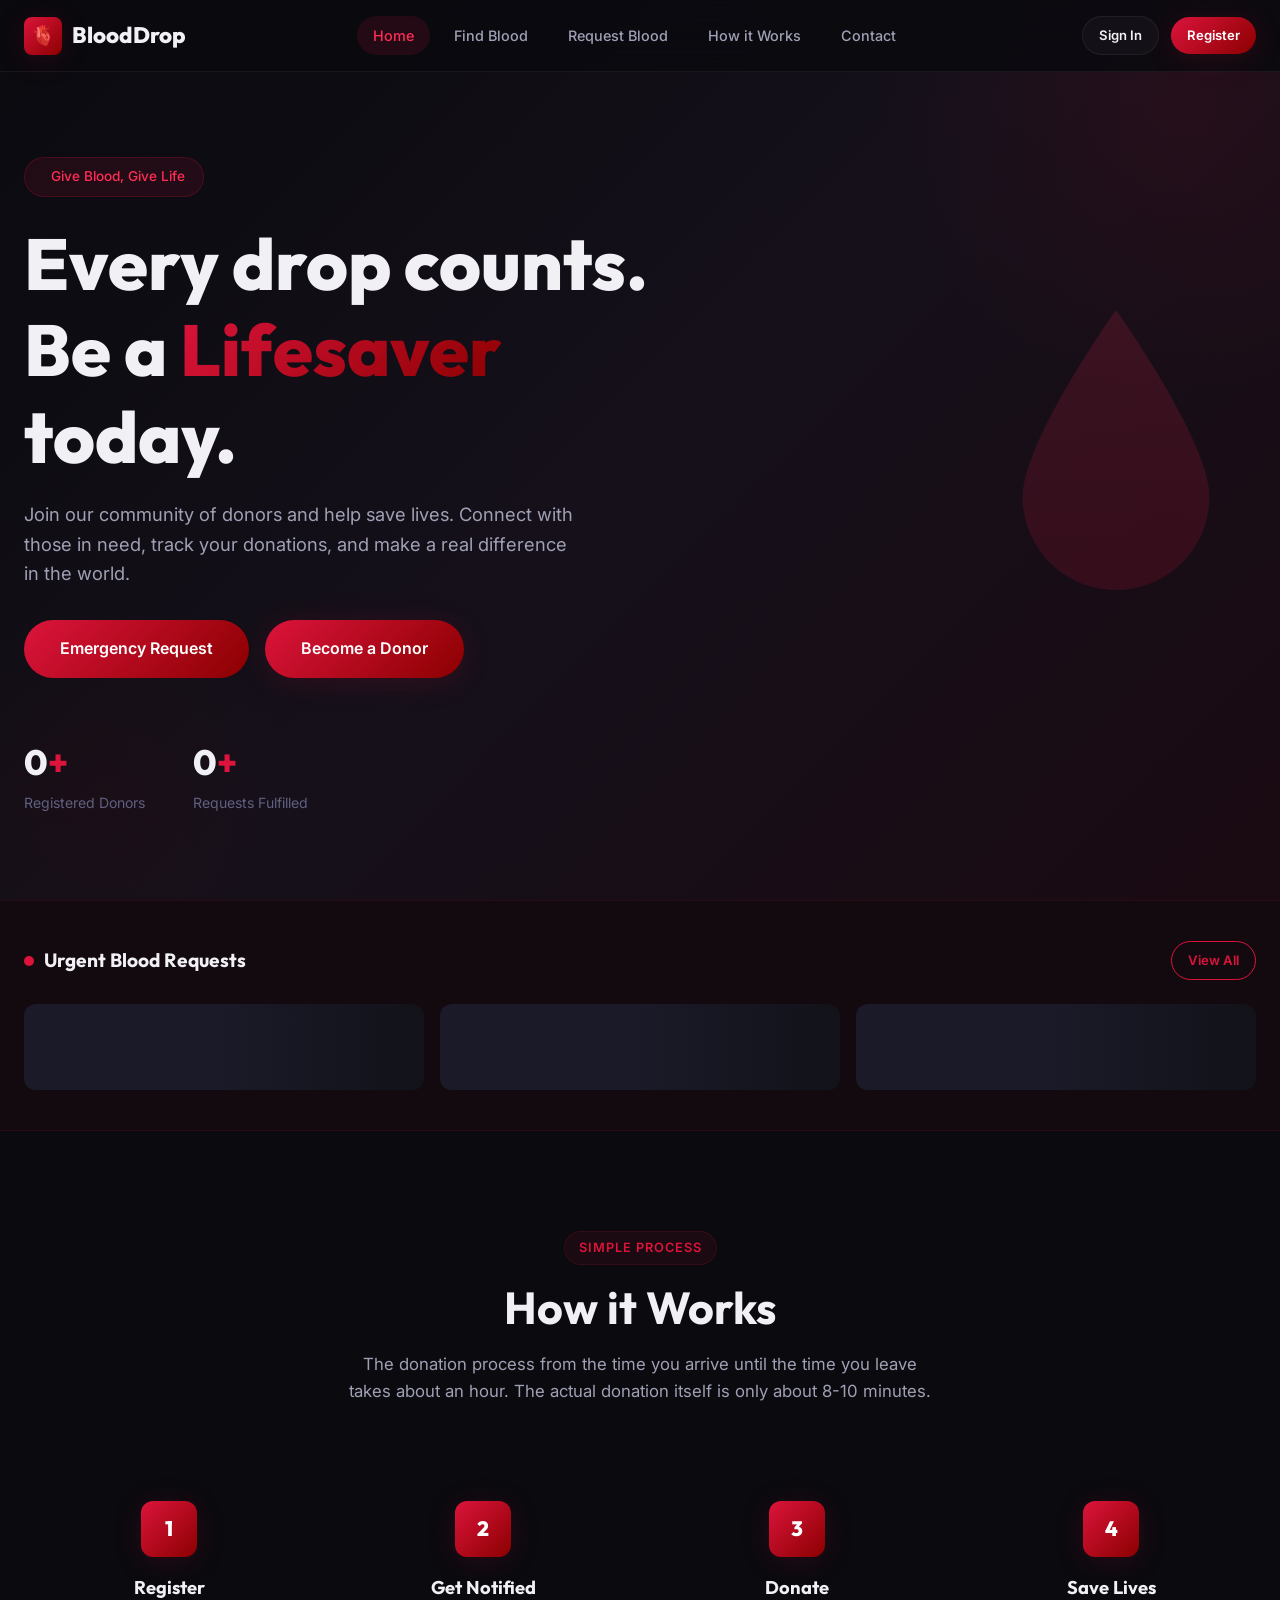
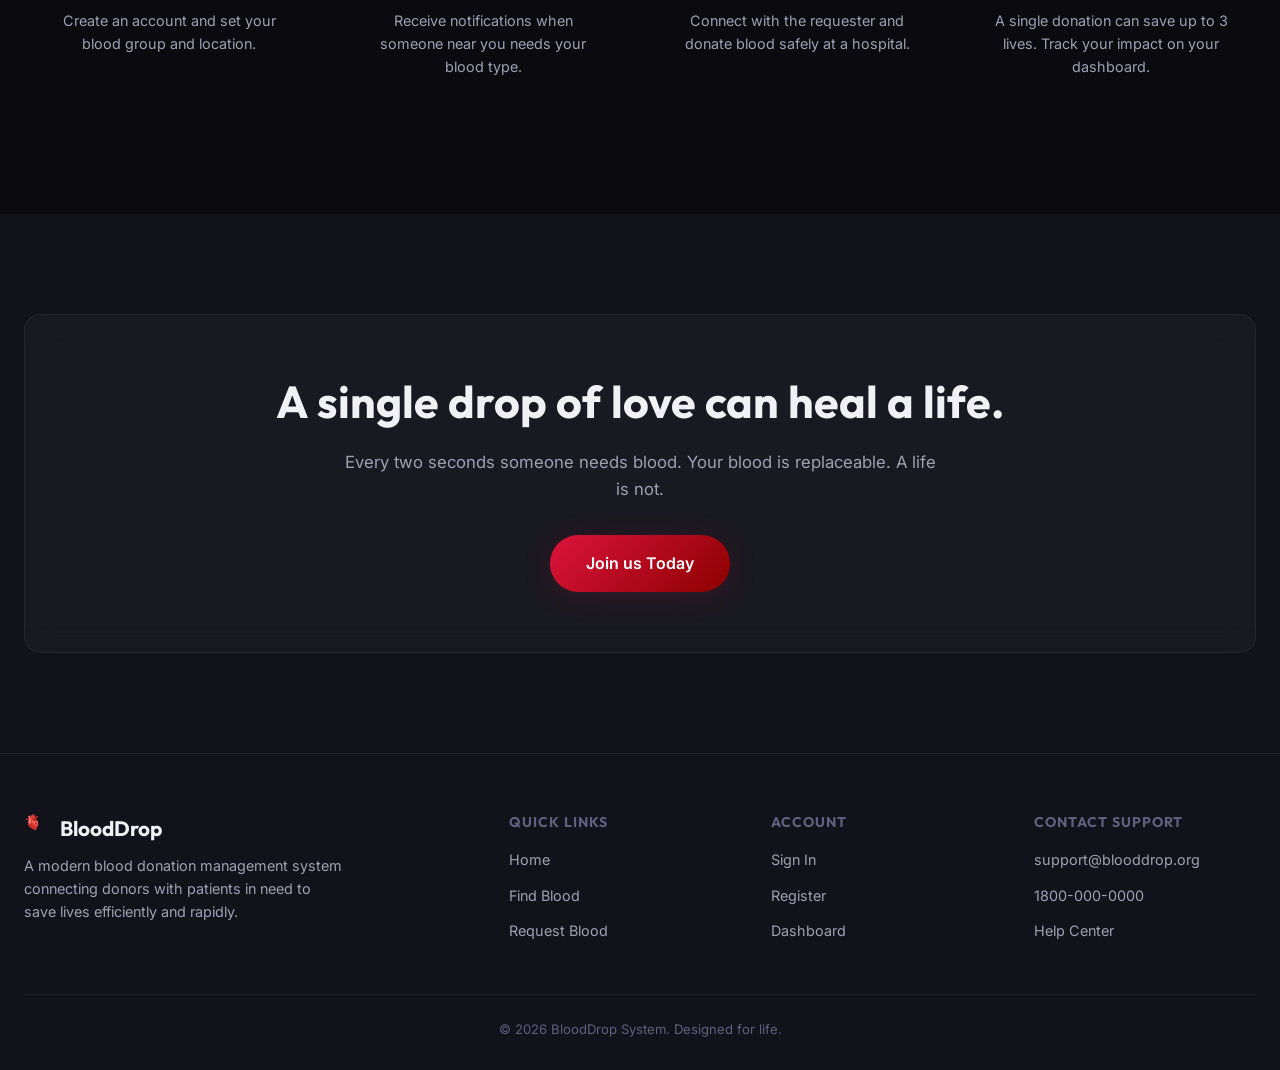
==== client/index.html @ dcb090a4 "Initial commit: Complete Blood Donation Management System Features: - User authentication and regist" ====
<!DOCTYPE html>
<html lang="en">
<head>
    <meta charset="UTF-8">
    <meta name="viewport" content="width=device-width, initial-scale=1.0">
    <title>Blood Donation — Save a Life</title>
    <link rel="stylesheet" href="css/styles.css">
</head>
<body>
    <!-- Navbar -->
    <nav class="navbar">
        <div class="container">
            <a href="index.html" class="nav-logo">
                <div class="logo-icon">🫀</div>
                <span>BloodDrop</span>
            </a>
            
            <button class="nav-toggle">
                <span></span><span></span><span></span>
            </button>
            
            <div class="nav-links">
                <a href="index.html" class="active">Home</a>
                <a href="find-blood.html">Find Blood</a>
                <a href="request-blood.html">Request Blood</a>
                <a href="#how">How it Works</a>
                <a href="#contact">Contact</a>
            </div>
            
            <div class="nav-auth">
                <div class="skeleton" style="width:120px;height:36px;border-radius:18px;"></div>
            </div>
        </div>
    </nav>

    <!-- Hero Section -->
    <section class="hero">
        <div class="container">
            <div class="hero-content">
                <div class="hero-badge">
                    <span class="pulse-dot"></span> Give Blood, Give Life
                </div>
                <h1>Every drop counts. <br>Be a <span class="highlight">Lifesaver</span> today.</h1>
                <p>Join our community of donors and help save lives. Connect with those in need, track your donations, and make a real difference in the world.</p>
                <div class="hero-actions">
                    <a href="request-blood.html" class="btn btn-emergency btn-lg">Emergency Request</a>
                    <a href="register.html" class="btn btn-primary btn-lg">Become a Donor</a>
                </div>
                
                <div class="hero-stats" id="hero-stats">
                    <!-- Loaded via JS -->
                    <div class="hero-stat animate-in">
                        <div class="stat-number">0<span class="accent">+</span></div>
                        <div class="stat-label">Registered Donors</div>
                    </div>
                    <div class="hero-stat animate-in">
                        <div class="stat-number">0<span class="accent">+</span></div>
                        <div class="stat-label">Requests Fulfilled</div>
                    </div>
                </div>
            </div>
        </div>
        <div class="hero-visual hide-mobile">
            <div class="blood-drop">
                <svg viewBox="0 0 100 150">
                    <path d="M50 0 C50 0, 100 70, 100 100 C100 127.6, 77.6 150, 50 150 C22.4 150, 0 127.6, 0 100 C0 70, 50 0, 50 0 Z" fill="url(#grad1)" />
                    <defs>
                        <linearGradient id="grad1" x1="0%" y1="0%" x2="0%" y2="100%">
                            <stop offset="0%" style="stop-color:#FF2D55;stop-opacity:1" />
                            <stop offset="100%" style="stop-color:#DC143C;stop-opacity:1" />
                        </linearGradient>
                    </defs>
                </svg>
            </div>
        </div>
    </section>

    <!-- Urgent Requests Section -->
    <section class="urgent-section">
        <div class="container">
            <div class="urgent-header">
                <h3><span class="urgent-dot"></span> Urgent Blood Requests</h3>
                <a href="find-blood.html" class="btn btn-sm btn-outline">View All</a>
            </div>
            <div class="urgent-cards" id="urgent-cards-container">
                <!-- Loaded via JS -->
                <div class="skeleton" style="height:86px;border-radius:12px;"></div>
                <div class="skeleton" style="height:86px;border-radius:12px;"></div>
                <div class="skeleton" style="height:86px;border-radius:12px;"></div>
            </div>
        </div>
    </section>

    <!-- How It Works Section -->
    <section class="section" id="how">
        <div class="container">
            <div class="section-header animate-in">
                <div class="section-badge">Simple Process</div>
                <h2 class="section-title">How it Works</h2>
                <p class="section-subtitle">The donation process from the time you arrive until the time you leave takes about an hour. The actual donation itself is only about 8-10 minutes.</p>
            </div>
            
            <div class="steps-grid">
                <div class="step-card animate-in">
                    <div class="step-number">1</div>
                    <h3>Register</h3>
                    <p>Create an account and set your blood group and location.</p>
                </div>
                <div class="step-card animate-in">
                    <div class="step-number">2</div>
                    <h3>Get Notified</h3>
                    <p>Receive notifications when someone near you needs your blood type.</p>
                </div>
                <div class="step-card animate-in">
                    <div class="step-number">3</div>
                    <h3>Donate</h3>
                    <p>Connect with the requester and donate blood safely at a hospital.</p>
                </div>
                <div class="step-card animate-in">
                    <div class="step-number">4</div>
                    <h3>Save Lives</h3>
                    <p>A single donation can save up to 3 lives. Track your impact on your dashboard.</p>
                </div>
            </div>
        </div>
    </section>

    <!-- CTA Section -->
    <section class="section" style="background:var(--bg-secondary);">
        <div class="container">
            <div class="card card-glass" style="text-align:center;padding:60px 20px;">
                <h2 class="section-title" style="margin-bottom:20px;">A single drop of love can heal a life.</h2>
                <p class="section-subtitle" style="margin-bottom:32px;">Every two seconds someone needs blood. Your blood is replaceable. A life is not.</p>
                <div style="display:flex;gap:16px;justify-content:center;">
                    <a href="register.html" class="btn btn-primary btn-lg">Join us Today</a>
                </div>
            </div>
        </div>
    </section>

    <!-- Footer -->
    <footer class="footer" id="contact">
        <div class="container">
            <div class="footer-grid">
                <div class="footer-brand">
                    <h3><div class="logo-icon" style="width:28px;height:28px;font-size:0.9rem;">🫀</div> BloodDrop</h3>
                    <p>A modern blood donation management system connecting donors with patients in need to save lives efficiently and rapidly.</p>
                </div>
                <div class="footer-col">
                    <h4>Quick Links</h4>
                    <ul>
                        <li><a href="index.html">Home</a></li>
                        <li><a href="find-blood.html">Find Blood</a></li>
                        <li><a href="request-blood.html">Request Blood</a></li>
                    </ul>
                </div>
                <div class="footer-col">
                    <h4>Account</h4>
                    <ul>
                        <li><a href="login.html">Sign In</a></li>
                        <li><a href="register.html">Register</a></li>
                        <li><a href="dashboard.html">Dashboard</a></li>
                    </ul>
                </div>
                <div class="footer-col">
                    <h4>Contact Support</h4>
                    <ul>
                        <li><a href="mailto:support@blooddrop.org">support@blooddrop.org</a></li>
                        <li><a href="tel:1800000000">1800-000-0000</a></li>
                        <li><a href="#">Help Center</a></li>
                    </ul>
                </div>
            </div>
            <div class="footer-bottom">
                &copy; 2026 BloodDrop System. Designed for life.
            </div>
        </div>
    </footer>

    <script src="js/api.js"></script>
    <script src="js/auth.js"></script>
    <script src="js/home.js"></script>
</body>
</html>
---- client/css/styles.css ----
/* ══════════════════════════════════════════════════════════════
   BLOOD DONATION SYSTEM — Design System & Global Styles
   Premium Dark Theme with Crimson Accents
   ══════════════════════════════════════════════════════════════ */

@import url('https://fonts.googleapis.com/css2?family=Inter:wght@300;400;500;600;700;800&family=Outfit:wght@400;500;600;700;800&display=swap');

/* ── CSS Custom Properties ── */
:root {
    /* Primary Palette */
    --crimson: #DC143C;
    --crimson-dark: #B01030;
    --crimson-light: #FF2D55;
    --dark-red: #8B0000;
    --blood-red: #C41E3A;

    /* Backgrounds */
    --bg-primary: #0a0a0f;
    --bg-secondary: #12121a;
    --bg-tertiary: #1a1a28;
    --bg-card: rgba(20, 20, 35, 0.85);
    --bg-glass: rgba(255, 255, 255, 0.03);
    --bg-glass-hover: rgba(255, 255, 255, 0.06);

    /* Text */
    --text-primary: #f0f0f5;
    --text-secondary: #a0a0b5;
    --text-muted: #606080;
    --text-accent: #FF4D6D;

    /* Borders */
    --border-color: rgba(255, 255, 255, 0.06);
    --border-accent: rgba(220, 20, 60, 0.3);

    /* Shadows */
    --shadow-sm: 0 2px 8px rgba(0, 0, 0, 0.3);
    --shadow-md: 0 4px 20px rgba(0, 0, 0, 0.4);
    --shadow-lg: 0 8px 40px rgba(0, 0, 0, 0.5);
    --shadow-crimson: 0 4px 30px rgba(220, 20, 60, 0.15);
    --shadow-glow: 0 0 40px rgba(220, 20, 60, 0.2);

    /* Gradients */
    --gradient-crimson: linear-gradient(135deg, #DC143C 0%, #8B0000 100%);
    --gradient-hero: linear-gradient(135deg, #0a0a0f 0%, #15101a 50%, #1a0a12 100%);
    --gradient-card: linear-gradient(145deg, rgba(25, 25, 40, 0.9) 0%, rgba(15, 15, 25, 0.95) 100%);

    /* Spacing */
    --nav-height: 72px;
    --container-max: 1280px;
    --container-padding: 24px;

    /* Transitions */
    --transition-fast: 0.15s ease;
    --transition-normal: 0.3s cubic-bezier(0.4, 0, 0.2, 1);
    --transition-slow: 0.5s cubic-bezier(0.4, 0, 0.2, 1);

    /* Border Radius */
    --radius-sm: 8px;
    --radius-md: 12px;
    --radius-lg: 16px;
    --radius-xl: 24px;
    --radius-full: 999px;
}


/* ── Reset & Base ── */
*, *::before, *::after {
    margin: 0;
    padding: 0;
    box-sizing: border-box;
}

html {
    scroll-behavior: smooth;
    -webkit-font-smoothing: antialiased;
    -moz-osx-font-smoothing: grayscale;
}

body {
    font-family: 'Inter', -apple-system, BlinkMacSystemFont, sans-serif;
    background: var(--bg-primary);
    color: var(--text-primary);
    line-height: 1.6;
    min-height: 100vh;
    overflow-x: hidden;
}

body::before {
    content: '';
    position: fixed;
    top: 0;
    left: 0;
    width: 100%;
    height: 100%;
    background:
        radial-gradient(ellipse at 20% 0%, rgba(220, 20, 60, 0.06) 0%, transparent 60%),
        radial-gradient(ellipse at 80% 100%, rgba(139, 0, 0, 0.04) 0%, transparent 60%);
    pointer-events: none;
    z-index: 0;
}

a {
    color: var(--text-accent);
    text-decoration: none;
    transition: color var(--transition-fast);
}
a:hover { color: var(--crimson-light); }

h1, h2, h3, h4, h5, h6 {
    font-family: 'Outfit', sans-serif;
    font-weight: 700;
    line-height: 1.2;
}

img { max-width: 100%; height: auto; }

::selection {
    background: rgba(220, 20, 60, 0.3);
    color: #fff;
}

/* scrollbar */
::-webkit-scrollbar { width: 8px; }
::-webkit-scrollbar-track { background: var(--bg-primary); }
::-webkit-scrollbar-thumb {
    background: var(--bg-tertiary);
    border-radius: 4px;
}
::-webkit-scrollbar-thumb:hover { background: rgba(220, 20, 60, 0.4); }


/* ── Container ── */
.container {
    width: 100%;
    max-width: var(--container-max);
    margin: 0 auto;
    padding: 0 var(--container-padding);
}


/* ══════════════════════════════════════════
   NAVIGATION
   ══════════════════════════════════════════ */
.navbar {
    position: fixed;
    top: 0;
    left: 0;
    width: 100%;
    height: var(--nav-height);
    z-index: 1000;
    background: rgba(10, 10, 15, 0.85);
    backdrop-filter: blur(20px);
    -webkit-backdrop-filter: blur(20px);
    border-bottom: 1px solid var(--border-color);
    transition: transform var(--transition-normal), background var(--transition-normal);
}

.navbar.scrolled {
    background: rgba(10, 10, 15, 0.95);
    box-shadow: var(--shadow-md);
}

.navbar .container {
    display: flex;
    align-items: center;
    justify-content: space-between;
    height: 100%;
}

.nav-logo {
    display: flex;
    align-items: center;
    gap: 10px;
    font-family: 'Outfit', sans-serif;
    font-size: 1.4rem;
    font-weight: 800;
    color: var(--text-primary);
    text-decoration: none;
}

.nav-logo .logo-icon {
    width: 38px;
    height: 38px;
    background: var(--gradient-crimson);
    border-radius: var(--radius-sm);
    display: flex;
    align-items: center;
    justify-content: center;
    font-size: 1.2rem;
    box-shadow: var(--shadow-crimson);
}

.nav-links {
    display: flex;
    align-items: center;
    gap: 8px;
    list-style: none;
}

.nav-links a {
    padding: 8px 16px;
    border-radius: var(--radius-full);
    font-weight: 500;
    font-size: 0.9rem;
    color: var(--text-secondary);
    transition: all var(--transition-normal);
    text-decoration: none;
}

.nav-links a:hover,
.nav-links a.active {
    color: var(--text-primary);
    background: var(--bg-glass-hover);
}

.nav-links a.active {
    background: rgba(220, 20, 60, 0.12);
    color: var(--crimson-light);
}

.nav-auth {
    display: flex;
    align-items: center;
    gap: 12px;
}

.nav-notification-btn {
    position: relative;
    background: none;
    border: none;
    color: var(--text-secondary);
    font-size: 1.2rem;
    cursor: pointer;
    padding: 8px;
    border-radius: var(--radius-sm);
    transition: all var(--transition-fast);
}
.nav-notification-btn:hover {
    color: var(--text-primary);
    background: var(--bg-glass-hover);
}
.nav-notification-badge {
    position: absolute;
    top: 2px;
    right: 2px;
    width: 18px;
    height: 18px;
    background: var(--crimson);
    border-radius: 50%;
    font-size: 0.65rem;
    font-weight: 700;
    display: flex;
    align-items: center;
    justify-content: center;
    color: #fff;
}

/* Mobile nav toggle */
.nav-toggle {
    display: none;
    flex-direction: column;
    gap: 5px;
    cursor: pointer;
    background: none;
    border: none;
    padding: 8px;
}
.nav-toggle span {
    width: 24px;
    height: 2px;
    background: var(--text-primary);
    border-radius: 2px;
    transition: all var(--transition-normal);
}

@media (max-width: 768px) {
    .nav-toggle { display: flex; }
    .nav-links {
        position: fixed;
        top: var(--nav-height);
        left: 0;
        width: 100%;
        flex-direction: column;
        background: rgba(10, 10, 15, 0.98);
        backdrop-filter: blur(20px);
        padding: 20px;
        gap: 4px;
        transform: translateY(-120%);
        transition: transform var(--transition-normal);
        border-bottom: 1px solid var(--border-color);
    }
    .nav-links.open { transform: translateY(0); }
    .nav-links a {
        display: block;
        padding: 12px 20px;
        border-radius: var(--radius-md);
    }
}


/* ══════════════════════════════════════════
   BUTTONS
   ══════════════════════════════════════════ */
.btn {
    display: inline-flex;
    align-items: center;
    justify-content: center;
    gap: 8px;
    padding: 12px 24px;
    border: none;
    border-radius: var(--radius-full);
    font-family: 'Inter', sans-serif;
    font-weight: 600;
    font-size: 0.9rem;
    cursor: pointer;
    transition: all var(--transition-normal);
    text-decoration: none;
    white-space: nowrap;
}

.btn-primary {
    background: var(--gradient-crimson);
    color: #fff;
    box-shadow: var(--shadow-crimson);
}
.btn-primary:hover {
    transform: translateY(-2px);
    box-shadow: 0 6px 35px rgba(220, 20, 60, 0.3);
    color: #fff;
}

.btn-secondary {
    background: var(--bg-glass);
    color: var(--text-primary);
    border: 1px solid var(--border-color);
}
.btn-secondary:hover {
    background: var(--bg-glass-hover);
    border-color: var(--border-accent);
    color: var(--text-primary);
}

.btn-outline {
    background: transparent;
    color: var(--crimson);
    border: 1.5px solid var(--crimson);
}
.btn-outline:hover {
    background: rgba(220, 20, 60, 0.1);
    color: var(--crimson-light);
}

.btn-sm {
    padding: 8px 16px;
    font-size: 0.82rem;
}

.btn-lg {
    padding: 16px 36px;
    font-size: 1rem;
}

.btn-emergency {
    background: var(--gradient-crimson);
    color: #fff;
    animation: pulse-emergency 2s infinite;
}

@keyframes pulse-emergency {
    0%, 100% { box-shadow: 0 0 0 0 rgba(220, 20, 60, 0.4); }
    50% { box-shadow: 0 0 0 12px rgba(220, 20, 60, 0); }
}

.btn:disabled {
    opacity: 0.5;
    cursor: not-allowed;
    transform: none !important;
}


/* ══════════════════════════════════════════
   CARDS
   ══════════════════════════════════════════ */
.card {
    background: var(--gradient-card);
    border: 1px solid var(--border-color);
    border-radius: var(--radius-lg);
    padding: 28px;
    transition: all var(--transition-normal);
    backdrop-filter: blur(10px);
}
.card:hover {
    border-color: var(--border-accent);
    box-shadow: var(--shadow-crimson);
    transform: translateY(-2px);
}

.card-glass {
    background: var(--bg-glass);
    border: 1px solid var(--border-color);
    border-radius: var(--radius-lg);
    padding: 28px;
    backdrop-filter: blur(15px);
}


/* ══════════════════════════════════════════
   FORMS
   ══════════════════════════════════════════ */
.form-group {
    margin-bottom: 20px;
}

.form-label {
    display: block;
    font-weight: 500;
    font-size: 0.88rem;
    color: var(--text-secondary);
    margin-bottom: 6px;
}

.form-input,
.form-select,
.form-textarea {
    width: 100%;
    padding: 12px 16px;
    background: var(--bg-secondary);
    border: 1.5px solid var(--border-color);
    border-radius: var(--radius-md);
    color: var(--text-primary);
    font-family: 'Inter', sans-serif;
    font-size: 0.95rem;
    transition: all var(--transition-fast);
    outline: none;
}

.form-input:focus,
.form-select:focus,
.form-textarea:focus {
    border-color: var(--crimson);
    box-shadow: 0 0 0 3px rgba(220, 20, 60, 0.1);
}

.form-input::placeholder {
    color: var(--text-muted);
}

.form-select {
    appearance: none;
    background-image: url("data:image/svg+xml,%3Csvg xmlns='http://www.w3.org/2000/svg' width='12' height='12' viewBox='0 0 12 12'%3E%3Cpath d='M6 8.5L1 3.5h10L6 8.5z' fill='%23a0a0b5'/%3E%3C/svg%3E");
    background-repeat: no-repeat;
    background-position: right 14px center;
    padding-right: 40px;
}

.form-select option {
    background: var(--bg-secondary);
    color: var(--text-primary);
}

.form-textarea {
    min-height: 100px;
    resize: vertical;
}

.form-row {
    display: grid;
    grid-template-columns: 1fr 1fr;
    gap: 16px;
}
@media (max-width: 600px) {
    .form-row { grid-template-columns: 1fr; }
}

.form-error {
    color: var(--crimson-light);
    font-size: 0.82rem;
    margin-top: 4px;
}

.form-success {
    color: #4AD991;
    font-size: 0.82rem;
    margin-top: 4px;
}


/* ══════════════════════════════════════════
   HERO SECTION
   ══════════════════════════════════════════ */
.hero {
    position: relative;
    min-height: 100vh;
    display: flex;
    align-items: center;
    padding-top: var(--nav-height);
    background: var(--gradient-hero);
    overflow: hidden;
}

.hero::before {
    content: '';
    position: absolute;
    top: -200px;
    right: -200px;
    width: 600px;
    height: 600px;
    background: radial-gradient(circle, rgba(220, 20, 60, 0.08) 0%, transparent 70%);
    animation: float-glow 8s ease-in-out infinite;
}

.hero::after {
    content: '';
    position: absolute;
    bottom: -100px;
    left: -100px;
    width: 400px;
    height: 400px;
    background: radial-gradient(circle, rgba(139, 0, 0, 0.06) 0%, transparent 70%);
    animation: float-glow 10s ease-in-out infinite reverse;
}

@keyframes float-glow {
    0%, 100% { transform: translate(0, 0) scale(1); }
    50% { transform: translate(30px, -20px) scale(1.1); }
}

.hero-content {
    position: relative;
    z-index: 1;
    max-width: 700px;
}

.hero-badge {
    display: inline-flex;
    align-items: center;
    gap: 8px;
    padding: 8px 18px;
    background: rgba(220, 20, 60, 0.1);
    border: 1px solid rgba(220, 20, 60, 0.2);
    border-radius: var(--radius-full);
    font-size: 0.85rem;
    font-weight: 500;
    color: var(--crimson-light);
    margin-bottom: 24px;
    animation: fadeInUp 0.6s ease;
}

.hero h1 {
    font-size: clamp(2.5rem, 6vw, 4.5rem);
    font-weight: 800;
    margin-bottom: 20px;
    animation: fadeInUp 0.6s ease 0.1s both;
}

.hero h1 .highlight {
    background: var(--gradient-crimson);
    -webkit-background-clip: text;
    -webkit-text-fill-color: transparent;
    background-clip: text;
}

.hero p {
    font-size: 1.15rem;
    color: var(--text-secondary);
    margin-bottom: 32px;
    max-width: 560px;
    animation: fadeInUp 0.6s ease 0.2s both;
}

.hero-actions {
    display: flex;
    gap: 16px;
    flex-wrap: wrap;
    animation: fadeInUp 0.6s ease 0.3s both;
}

.hero-stats {
    display: flex;
    gap: 48px;
    margin-top: 56px;
    animation: fadeInUp 0.6s ease 0.4s both;
}

.hero-stat {
    text-align: left;
}

.hero-stat .stat-number {
    font-family: 'Outfit', sans-serif;
    font-size: 2.2rem;
    font-weight: 800;
    color: var(--text-primary);
}

.hero-stat .stat-number .accent {
    color: var(--crimson);
}

.hero-stat .stat-label {
    font-size: 0.88rem;
    color: var(--text-muted);
    margin-top: 2px;
}

/* Hero blood drop animation */
.hero-visual {
    position: absolute;
    right: 5%;
    top: 50%;
    transform: translateY(-50%);
    z-index: 0;
    opacity: 0.15;
}

.blood-drop {
    width: 200px;
    height: 280px;
    position: relative;
    animation: drop-float 4s ease-in-out infinite;
}

.blood-drop svg {
    width: 100%;
    height: 100%;
}

@keyframes drop-float {
    0%, 100% { transform: translateY(0); }
    50% { transform: translateY(-20px); }
}


/* ══════════════════════════════════════════
   SECTIONS
   ══════════════════════════════════════════ */
.section {
    padding: 100px 0;
    position: relative;
}

.section-header {
    text-align: center;
    margin-bottom: 60px;
}

.section-badge {
    display: inline-flex;
    align-items: center;
    gap: 6px;
    padding: 6px 14px;
    background: rgba(220, 20, 60, 0.08);
    border: 1px solid rgba(220, 20, 60, 0.15);
    border-radius: var(--radius-full);
    font-size: 0.8rem;
    font-weight: 600;
    color: var(--crimson);
    text-transform: uppercase;
    letter-spacing: 1px;
    margin-bottom: 16px;
}

.section-title {
    font-size: clamp(1.8rem, 4vw, 2.8rem);
    margin-bottom: 16px;
}

.section-subtitle {
    font-size: 1.05rem;
    color: var(--text-secondary);
    max-width: 600px;
    margin: 0 auto;
}


/* ══════════════════════════════════════════
   HOW IT WORKS
   ══════════════════════════════════════════ */
.steps-grid {
    display: grid;
    grid-template-columns: repeat(4, 1fr);
    gap: 24px;
}

@media (max-width: 900px) {
    .steps-grid { grid-template-columns: repeat(2, 1fr); }
}
@media (max-width: 600px) {
    .steps-grid { grid-template-columns: 1fr; }
}

.step-card {
    text-align: center;
    padding: 36px 24px;
    position: relative;
}

.step-number {
    width: 56px;
    height: 56px;
    background: var(--gradient-crimson);
    border-radius: var(--radius-md);
    display: flex;
    align-items: center;
    justify-content: center;
    font-family: 'Outfit', sans-serif;
    font-size: 1.3rem;
    font-weight: 800;
    color: #fff;
    margin: 0 auto 20px;
    box-shadow: var(--shadow-crimson);
}

.step-card h3 {
    font-size: 1.15rem;
    margin-bottom: 10px;
}

.step-card p {
    font-size: 0.9rem;
    color: var(--text-secondary);
}


/* ══════════════════════════════════════════
   URGENT REQUESTS TICKER
   ══════════════════════════════════════════ */
.urgent-section {
    background: rgba(220, 20, 60, 0.04);
    border-top: 1px solid rgba(220, 20, 60, 0.1);
    border-bottom: 1px solid rgba(220, 20, 60, 0.1);
    padding: 40px 0;
}

.urgent-header {
    display: flex;
    align-items: center;
    justify-content: space-between;
    margin-bottom: 24px;
}

.urgent-header h3 {
    display: flex;
    align-items: center;
    gap: 10px;
    font-size: 1.2rem;
}

.urgent-dot {
    width: 10px;
    height: 10px;
    background: var(--crimson);
    border-radius: 50%;
    animation: pulse-dot 2s infinite;
}

@keyframes pulse-dot {
    0%, 100% { opacity: 1; }
    50% { opacity: 0.3; }
}

.urgent-cards {
    display: grid;
    grid-template-columns: repeat(auto-fill, minmax(300px, 1fr));
    gap: 16px;
}

.urgent-card {
    display: flex;
    align-items: center;
    gap: 16px;
    padding: 18px 20px;
    background: var(--bg-card);
    border: 1px solid var(--border-color);
    border-radius: var(--radius-md);
    transition: all var(--transition-fast);
}

.urgent-card:hover {
    border-color: var(--border-accent);
}

.urgent-card .blood-badge {
    width: 48px;
    height: 48px;
    background: rgba(220, 20, 60, 0.12);
    border-radius: var(--radius-sm);
    display: flex;
    align-items: center;
    justify-content: center;
    font-family: 'Outfit', sans-serif;
    font-weight: 800;
    font-size: 1rem;
    color: var(--crimson);
    flex-shrink: 0;
}

.urgent-card .urgent-info h4 {
    font-size: 0.95rem;
    margin-bottom: 3px;
}

.urgent-card .urgent-info p {
    font-size: 0.82rem;
    color: var(--text-muted);
}

.urgency-tag {
    display: inline-block;
    padding: 2px 10px;
    border-radius: var(--radius-full);
    font-size: 0.72rem;
    font-weight: 700;
    text-transform: uppercase;
}
.urgency-tag.emergency {
    background: rgba(220, 20, 60, 0.15);
    color: var(--crimson-light);
}
.urgency-tag.urgent {
    background: rgba(255, 165, 0, 0.15);
    color: #FFA500;
}
.urgency-tag.routine {
    background: rgba(74, 217, 145, 0.15);
    color: #4AD991;
}


/* ══════════════════════════════════════════
   BLOOD GROUP BADGE
   ══════════════════════════════════════════ */
.blood-group-badge {
    display: inline-flex;
    align-items: center;
    justify-content: center;
    width: 56px;
    height: 56px;
    background: var(--gradient-crimson);
    border-radius: var(--radius-md);
    font-family: 'Outfit', sans-serif;
    font-weight: 800;
    font-size: 1.1rem;
    color: #fff;
    box-shadow: var(--shadow-crimson);
}

.blood-group-badge.sm {
    width: 40px;
    height: 40px;
    font-size: 0.85rem;
    border-radius: var(--radius-sm);
}

.blood-group-badge.lg {
    width: 72px;
    height: 72px;
    font-size: 1.5rem;
}


/* ══════════════════════════════════════════
   DONOR CARD
   ══════════════════════════════════════════ */
.donor-card {
    display: flex;
    align-items: center;
    gap: 20px;
    padding: 24px;
    border-radius: var(--radius-lg);
    background: var(--gradient-card);
    border: 1px solid var(--border-color);
    transition: all var(--transition-normal);
}

.donor-card:hover {
    border-color: var(--border-accent);
    box-shadow: var(--shadow-crimson);
}

.donor-info {
    flex: 1;
}

.donor-info h4 {
    font-size: 1.05rem;
    margin-bottom: 6px;
}

.donor-meta {
    display: flex;
    gap: 16px;
    flex-wrap: wrap;
    font-size: 0.85rem;
    color: var(--text-secondary);
}

.donor-meta span {
    display: flex;
    align-items: center;
    gap: 5px;
}

.donor-tags {
    display: flex;
    gap: 8px;
    margin-top: 10px;
}

.tag {
    padding: 3px 10px;
    border-radius: var(--radius-full);
    font-size: 0.72rem;
    font-weight: 600;
    text-transform: uppercase;
}

.tag-eligible {
    background: rgba(74, 217, 145, 0.12);
    color: #4AD991;
}

.tag-not-eligible {
    background: rgba(255, 99, 71, 0.12);
    color: #FF6347;
}

.tag-available {
    background: rgba(74, 217, 145, 0.12);
    color: #4AD991;
}


/* ══════════════════════════════════════════
   STATS CARDS
   ══════════════════════════════════════════ */
.stats-grid {
    display: grid;
    grid-template-columns: repeat(4, 1fr);
    gap: 20px;
}

@media (max-width: 900px) {
    .stats-grid { grid-template-columns: repeat(2, 1fr); }
}

@media (max-width: 500px) {
    .stats-grid { grid-template-columns: 1fr; }
}

.stat-card {
    text-align: center;
    padding: 32px 20px;
}

.stat-card .stat-icon {
    font-size: 2rem;
    margin-bottom: 12px;
}

.stat-card .stat-value {
    font-family: 'Outfit', sans-serif;
    font-size: 2rem;
    font-weight: 800;
    color: var(--text-primary);
    margin-bottom: 4px;
}

.stat-card .stat-label {
    font-size: 0.88rem;
    color: var(--text-secondary);
}


/* ══════════════════════════════════════════
   INVENTORY BARS
   ══════════════════════════════════════════ */
.inventory-grid {
    display: grid;
    grid-template-columns: repeat(4, 1fr);
    gap: 16px;
}

@media (max-width: 768px) {
    .inventory-grid { grid-template-columns: repeat(2, 1fr); }
}

.inventory-item {
    text-align: center;
    padding: 24px 16px;
}

.inventory-bar-container {
    width: 60px;
    height: 120px;
    background: var(--bg-secondary);
    border-radius: var(--radius-sm);
    margin: 0 auto 12px;
    position: relative;
    overflow: hidden;
}

.inventory-bar-fill {
    position: absolute;
    bottom: 0;
    left: 0;
    width: 100%;
    background: var(--gradient-crimson);
    border-radius: var(--radius-sm);
    transition: height 1s ease;
}

.inventory-item .inv-group {
    font-family: 'Outfit', sans-serif;
    font-weight: 800;
    font-size: 1.2rem;
    margin-bottom: 4px;
}

.inventory-item .inv-units {
    font-size: 0.85rem;
    color: var(--text-secondary);
}


/* ══════════════════════════════════════════
   DASHBOARD
   ══════════════════════════════════════════ */
.dashboard-layout {
    display: grid;
    grid-template-columns: 320px 1fr;
    gap: 24px;
    padding-top: calc(var(--nav-height) + 32px);
    min-height: 100vh;
}

@media (max-width: 900px) {
    .dashboard-layout { grid-template-columns: 1fr; }
}

.dashboard-sidebar .profile-card {
    text-align: center;
    padding: 36px 24px;
    position: sticky;
    top: calc(var(--nav-height) + 32px);
}

.profile-avatar {
    width: 80px;
    height: 80px;
    background: var(--gradient-crimson);
    border-radius: 50%;
    display: flex;
    align-items: center;
    justify-content: center;
    font-family: 'Outfit', sans-serif;
    font-size: 2rem;
    font-weight: 700;
    color: #fff;
    margin: 0 auto 16px;
}

.eligibility-badge {
    display: inline-flex;
    align-items: center;
    gap: 6px;
    padding: 6px 14px;
    border-radius: var(--radius-full);
    font-size: 0.82rem;
    font-weight: 600;
    margin-top: 12px;
}

.eligibility-badge.eligible {
    background: rgba(74, 217, 145, 0.12);
    color: #4AD991;
    border: 1px solid rgba(74, 217, 145, 0.2);
}

.eligibility-badge.not-eligible {
    background: rgba(255, 99, 71, 0.12);
    color: #FF6347;
    border: 1px solid rgba(255, 99, 71, 0.2);
}


/* ══════════════════════════════════════════
   TIMELINE
   ══════════════════════════════════════════ */
.timeline {
    position: relative;
    padding-left: 28px;
}

.timeline::before {
    content: '';
    position: absolute;
    top: 0;
    left: 8px;
    width: 2px;
    height: 100%;
    background: var(--border-color);
}

.timeline-item {
    position: relative;
    margin-bottom: 28px;
    padding: 16px 20px;
    background: var(--bg-card);
    border: 1px solid var(--border-color);
    border-radius: var(--radius-md);
}

.timeline-item::before {
    content: '';
    position: absolute;
    left: -24px;
    top: 22px;
    width: 12px;
    height: 12px;
    background: var(--crimson);
    border-radius: 50%;
    border: 3px solid var(--bg-primary);
}

.timeline-item h4 { font-size: 0.95rem; margin-bottom: 4px; }
.timeline-item p { font-size: 0.85rem; color: var(--text-secondary); }
.timeline-date {
    font-size: 0.78rem;
    color: var(--text-muted);
    margin-top: 4px;
}


/* ══════════════════════════════════════════
   NOTIFICATION PANEL
   ══════════════════════════════════════════ */
.notification-item {
    display: flex;
    gap: 14px;
    padding: 16px;
    border-bottom: 1px solid var(--border-color);
    transition: background var(--transition-fast);
    cursor: pointer;
}

.notification-item:hover {
    background: var(--bg-glass-hover);
}

.notification-item.unread {
    border-left: 3px solid var(--crimson);
}

.notification-icon {
    width: 40px;
    height: 40px;
    border-radius: var(--radius-sm);
    display: flex;
    align-items: center;
    justify-content: center;
    font-size: 1.1rem;
    flex-shrink: 0;
}

.notification-icon.emergency { background: rgba(220, 20, 60, 0.12); }
.notification-icon.info { background: rgba(59, 130, 246, 0.12); }
.notification-icon.success { background: rgba(74, 217, 145, 0.12); }

.notification-content h4 { font-size: 0.9rem; margin-bottom: 3px; }
.notification-content p { font-size: 0.82rem; color: var(--text-secondary); }
.notification-time {
    font-size: 0.72rem;
    color: var(--text-muted);
    margin-top: 4px;
}


/* ══════════════════════════════════════════
   ADMIN TABLE
   ══════════════════════════════════════════ */
.data-table {
    width: 100%;
    border-collapse: collapse;
    font-size: 0.9rem;
}

.data-table th {
    padding: 14px 16px;
    text-align: left;
    font-weight: 600;
    font-size: 0.82rem;
    text-transform: uppercase;
    letter-spacing: 0.5px;
    color: var(--text-muted);
    border-bottom: 1px solid var(--border-color);
}

.data-table td {
    padding: 14px 16px;
    border-bottom: 1px solid var(--border-color);
    color: var(--text-secondary);
}

.data-table tr:hover td {
    background: var(--bg-glass-hover);
}

.status-badge {
    padding: 4px 12px;
    border-radius: var(--radius-full);
    font-size: 0.75rem;
    font-weight: 700;
    text-transform: uppercase;
}

.status-badge.open {
    background: rgba(59, 130, 246, 0.12);
    color: #3B82F6;
}
.status-badge.fulfilled {
    background: rgba(74, 217, 145, 0.12);
    color: #4AD991;
}
.status-badge.expired {
    background: rgba(255, 165, 0, 0.12);
    color: #FFA500;
}
.status-badge.cancelled {
    background: rgba(255, 99, 71, 0.12);
    color: #FF6347;
}


/* ══════════════════════════════════════════
   FOOTER
   ══════════════════════════════════════════ */
.footer {
    background: var(--bg-secondary);
    border-top: 1px solid var(--border-color);
    padding: 60px 0 30px;
}

.footer-grid {
    display: grid;
    grid-template-columns: 2fr 1fr 1fr 1fr;
    gap: 40px;
    margin-bottom: 40px;
}

@media (max-width: 768px) {
    .footer-grid { grid-template-columns: 1fr 1fr; }
}
@media (max-width: 500px) {
    .footer-grid { grid-template-columns: 1fr; }
}

.footer-brand h3 {
    font-size: 1.3rem;
    margin-bottom: 12px;
    display: flex;
    align-items: center;
    gap: 8px;
}

.footer-brand p {
    font-size: 0.9rem;
    color: var(--text-secondary);
    max-width: 320px;
}

.footer-col h4 {
    font-size: 0.88rem;
    text-transform: uppercase;
    letter-spacing: 1px;
    color: var(--text-muted);
    margin-bottom: 16px;
}

.footer-col ul { list-style: none; }
.footer-col li { margin-bottom: 10px; }
.footer-col a {
    font-size: 0.9rem;
    color: var(--text-secondary);
}
.footer-col a:hover { color: var(--crimson-light); }

.footer-bottom {
    text-align: center;
    padding-top: 24px;
    border-top: 1px solid var(--border-color);
    font-size: 0.82rem;
    color: var(--text-muted);
}


/* ══════════════════════════════════════════
   TOAST NOTIFICATIONS
   ══════════════════════════════════════════ */
.toast-container {
    position: fixed;
    top: calc(var(--nav-height) + 16px);
    right: 16px;
    z-index: 9999;
    display: flex;
    flex-direction: column;
    gap: 12px;
}

.toast {
    min-width: 320px;
    padding: 16px 20px;
    border-radius: var(--radius-md);
    background: var(--bg-tertiary);
    border: 1px solid var(--border-color);
    display: flex;
    align-items: center;
    gap: 12px;
    animation: slideInRight 0.3s ease;
    box-shadow: var(--shadow-lg);
}

.toast.success { border-left: 4px solid #4AD991; }
.toast.error { border-left: 4px solid var(--crimson); }
.toast.info { border-left: 4px solid #3B82F6; }

.toast-close {
    margin-left: auto;
    background: none;
    border: none;
    color: var(--text-muted);
    cursor: pointer;
    font-size: 1.1rem;
}

@keyframes slideInRight {
    from { transform: translateX(100%); opacity: 0; }
    to { transform: translateX(0); opacity: 1; }
}

@keyframes slideOutRight {
    from { transform: translateX(0); opacity: 1; }
    to { transform: translateX(100%); opacity: 0; }
}


/* ══════════════════════════════════════════
   LOADING
   ══════════════════════════════════════════ */
.loading-spinner {
    display: flex;
    align-items: center;
    justify-content: center;
    padding: 40px;
}

.spinner {
    width: 40px;
    height: 40px;
    border: 3px solid var(--border-color);
    border-top-color: var(--crimson);
    border-radius: 50%;
    animation: spin 0.8s linear infinite;
}

@keyframes spin {
    to { transform: rotate(360deg); }
}

.skeleton {
    background: linear-gradient(90deg, var(--bg-tertiary) 25%, var(--bg-secondary) 50%, var(--bg-tertiary) 75%);
    background-size: 200% 100%;
    animation: shimmer 1.5s infinite;
    border-radius: var(--radius-sm);
}

@keyframes shimmer {
    0% { background-position: 200% 0; }
    100% { background-position: -200% 0; }
}


/* ══════════════════════════════════════════
   AUTH PAGES
   ══════════════════════════════════════════ */
.auth-page {
    min-height: 100vh;
    display: flex;
    align-items: center;
    justify-content: center;
    padding: calc(var(--nav-height) + 32px) 24px 32px;
}

.auth-card {
    width: 100%;
    max-width: 480px;
    padding: 48px 40px;
}

.auth-card h1 {
    font-size: 1.8rem;
    text-align: center;
    margin-bottom: 8px;
}

.auth-card .auth-subtitle {
    text-align: center;
    color: var(--text-secondary);
    font-size: 0.95rem;
    margin-bottom: 32px;
}

.auth-divider {
    text-align: center;
    color: var(--text-muted);
    font-size: 0.85rem;
    margin: 20px 0;
}


/* ══════════════════════════════════════════
   PAGE HEADER
   ══════════════════════════════════════════ */
.page-header {
    padding: calc(var(--nav-height) + 48px) 0 48px;
    background: var(--gradient-hero);
    border-bottom: 1px solid var(--border-color);
}

.page-header h1 {
    font-size: clamp(1.8rem, 4vw, 2.5rem);
    margin-bottom: 8px;
}

.page-header p {
    color: var(--text-secondary);
    font-size: 1.05rem;
}


/* ══════════════════════════════════════════
   SEARCH BAR
   ══════════════════════════════════════════ */
.search-bar {
    display: flex;
    gap: 12px;
    padding: 20px 24px;
    background: var(--bg-card);
    border: 1px solid var(--border-color);
    border-radius: var(--radius-lg);
    margin-bottom: 32px;
    flex-wrap: wrap;
}

.search-bar .form-input,
.search-bar .form-select {
    flex: 1;
    min-width: 180px;
}


/* ══════════════════════════════════════════
   EMPTY STATE
   ══════════════════════════════════════════ */
.empty-state {
    text-align: center;
    padding: 60px 20px;
    color: var(--text-muted);
}

.empty-state .empty-icon {
    font-size: 3rem;
    margin-bottom: 16px;
    opacity: 0.5;
}

.empty-state h3 {
    font-size: 1.2rem;
    color: var(--text-secondary);
    margin-bottom: 8px;
}

.empty-state p {
    font-size: 0.9rem;
    max-width: 400px;
    margin: 0 auto;
}


/* ══════════════════════════════════════════
   ANIMATIONS
   ══════════════════════════════════════════ */
@keyframes fadeInUp {
    from {
        opacity: 0;
        transform: translateY(20px);
    }
    to {
        opacity: 1;
        transform: translateY(0);
    }
}

@keyframes fadeIn {
    from { opacity: 0; }
    to { opacity: 1; }
}

.animate-in {
    animation: fadeInUp 0.5s ease forwards;
    opacity: 0;
}

.animate-in:nth-child(1) { animation-delay: 0.05s; }
.animate-in:nth-child(2) { animation-delay: 0.1s; }
.animate-in:nth-child(3) { animation-delay: 0.15s; }
.animate-in:nth-child(4) { animation-delay: 0.2s; }
.animate-in:nth-child(5) { animation-delay: 0.25s; }
.animate-in:nth-child(6) { animation-delay: 0.3s; }


/* ══════════════════════════════════════════
   MODAL
   ══════════════════════════════════════════ */
.modal-overlay {
    position: fixed;
    top: 0;
    left: 0;
    width: 100%;
    height: 100%;
    background: rgba(0, 0, 0, 0.7);
    backdrop-filter: blur(4px);
    z-index: 2000;
    display: flex;
    align-items: center;
    justify-content: center;
    padding: 24px;
    opacity: 0;
    visibility: hidden;
    transition: all var(--transition-normal);
}

.modal-overlay.active {
    opacity: 1;
    visibility: visible;
}

.modal {
    background: var(--bg-secondary);
    border: 1px solid var(--border-color);
    border-radius: var(--radius-xl);
    width: 100%;
    max-width: 520px;
    max-height: 90vh;
    overflow-y: auto;
    transform: scale(0.9);
    transition: transform var(--transition-normal);
}

.modal-overlay.active .modal {
    transform: scale(1);
}

.modal-header {
    display: flex;
    align-items: center;
    justify-content: space-between;
    padding: 24px 28px;
    border-bottom: 1px solid var(--border-color);
}

.modal-header h3 { font-size: 1.15rem; }

.modal-close {
    background: none;
    border: none;
    color: var(--text-muted);
    font-size: 1.3rem;
    cursor: pointer;
    padding: 4px;
}

.modal-body {
    padding: 28px;
}

.modal-footer {
    padding: 16px 28px 24px;
    display: flex;
    gap: 12px;
    justify-content: flex-end;
}


/* ══════════════════════════════════════════
   TABS
   ══════════════════════════════════════════ */
.tabs {
    display: flex;
    gap: 4px;
    padding: 4px;
    background: var(--bg-secondary);
    border-radius: var(--radius-full);
    border: 1px solid var(--border-color);
    margin-bottom: 28px;
    overflow-x: auto;
}

.tab-btn {
    padding: 10px 20px;
    background: none;
    border: none;
    border-radius: var(--radius-full);
    color: var(--text-secondary);
    font-family: 'Inter', sans-serif;
    font-weight: 500;
    font-size: 0.88rem;
    cursor: pointer;
    transition: all var(--transition-fast);
    white-space: nowrap;
}

.tab-btn:hover {
    color: var(--text-primary);
}

.tab-btn.active {
    background: rgba(220, 20, 60, 0.12);
    color: var(--crimson-light);
}

.tab-content {
    display: none;
}

.tab-content.active {
    display: block;
    animation: fadeIn 0.3s ease;
}


/* ══════════════════════════════════════════
   RESPONSIVE UTILITIES
   ══════════════════════════════════════════ */
.hide-mobile { display: block; }
.show-mobile { display: none; }

@media (max-width: 768px) {
    .hide-mobile { display: none !important; }
    .show-mobile { display: block !important; }
    
    .hero-stats {
        gap: 24px;
        flex-wrap: wrap;
    }

    .hero-stat .stat-number {
        font-size: 1.6rem;
    }

    .section { padding: 60px 0; }
}
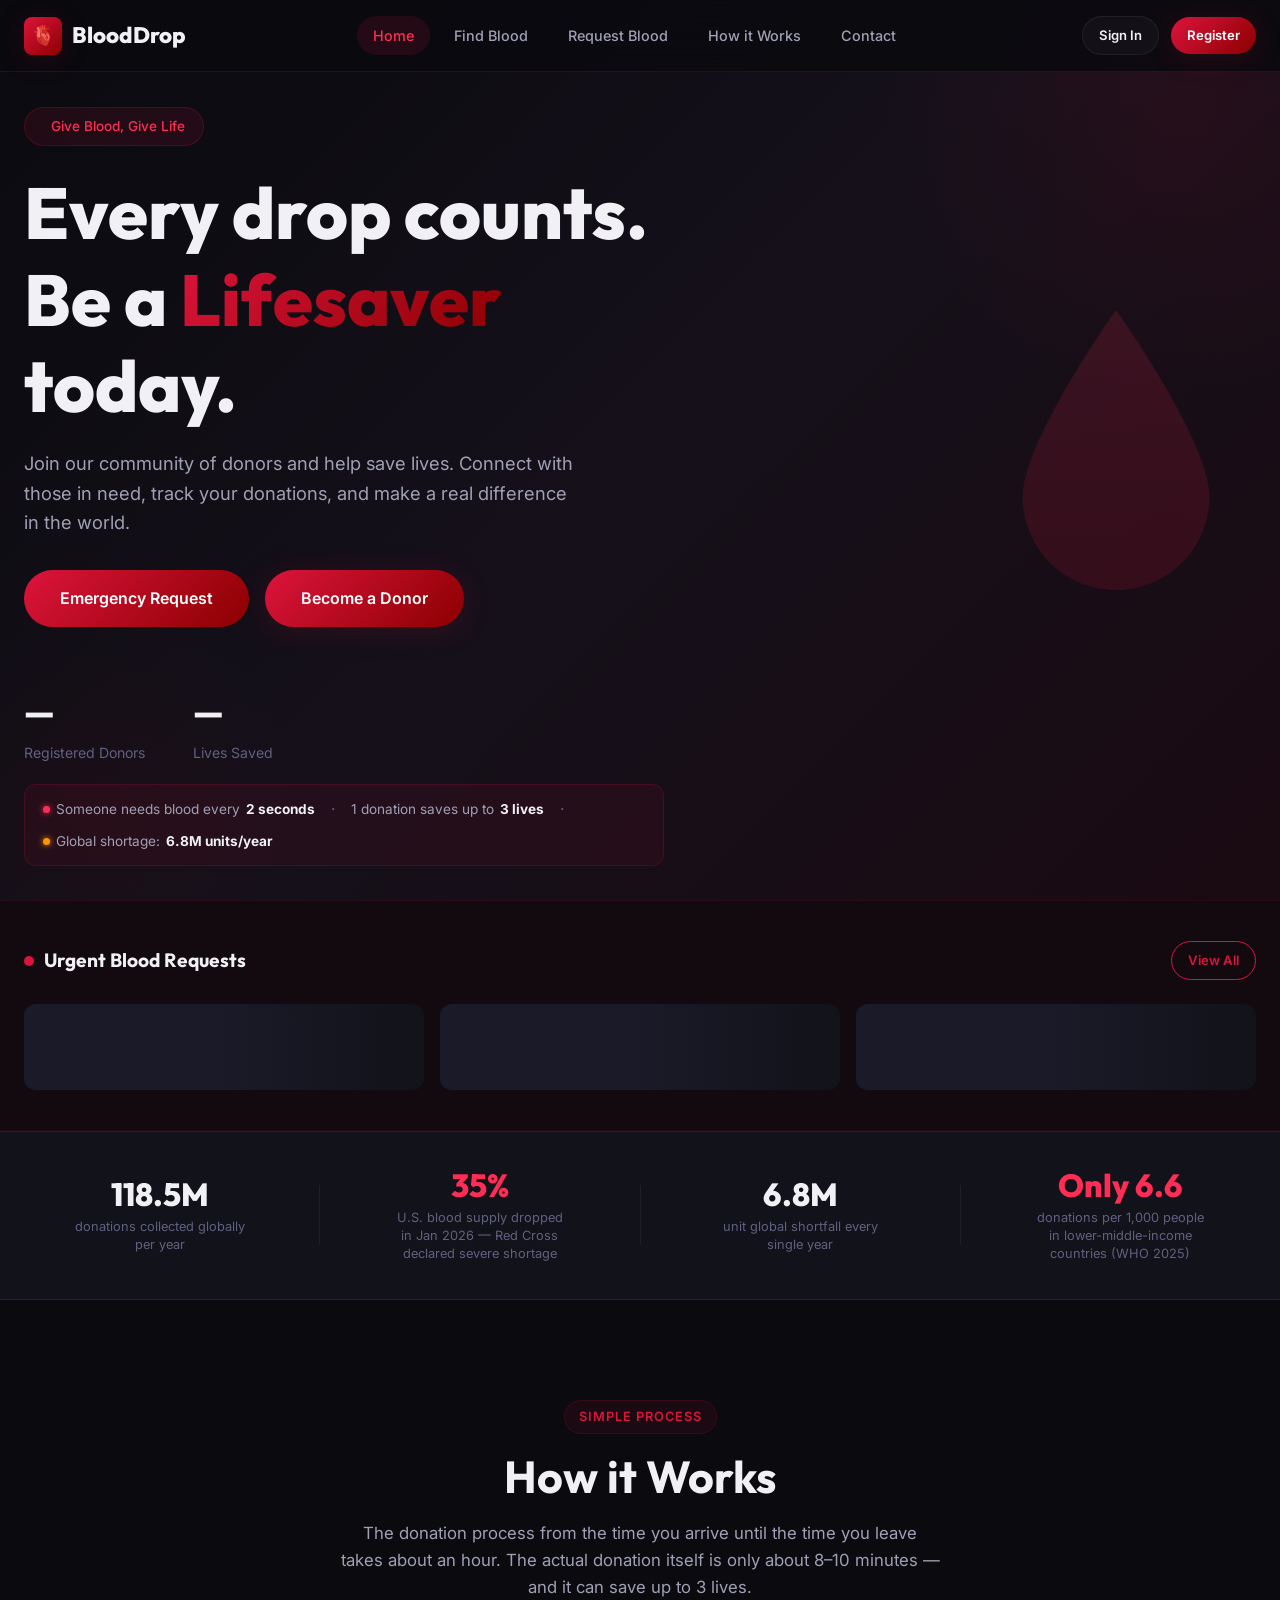
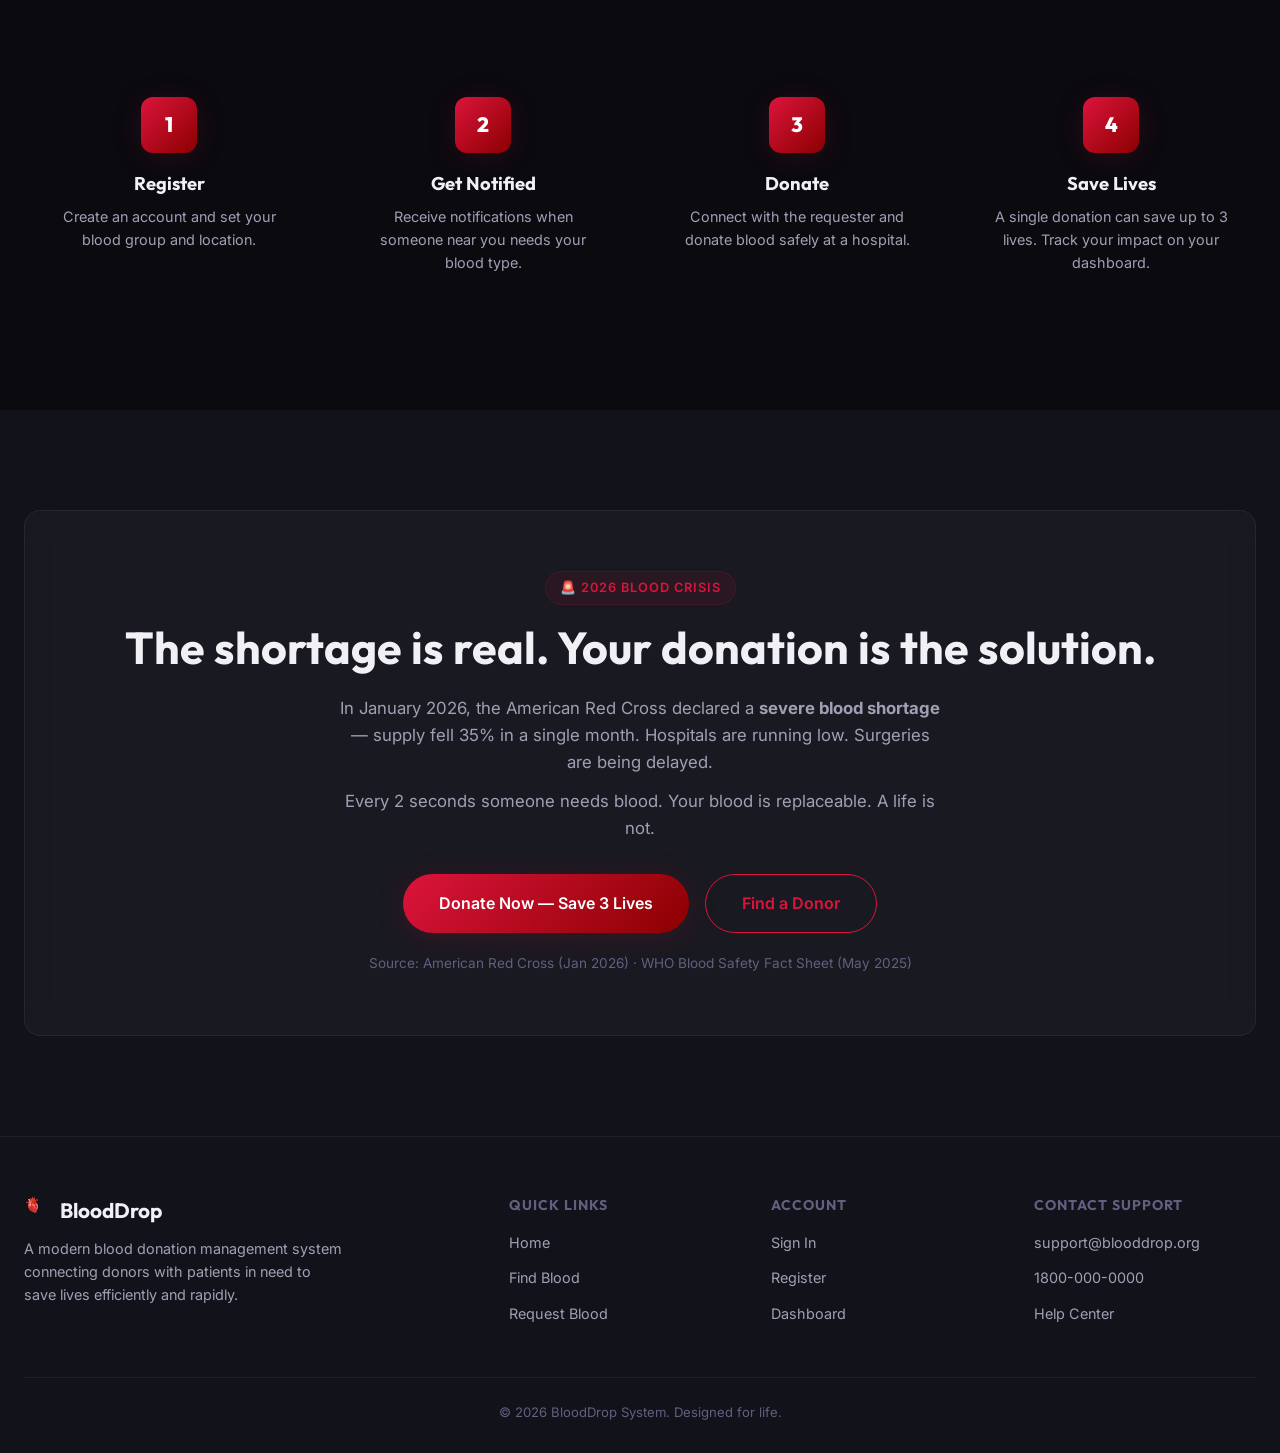
==== commit 8f5dc75c: "feat: Render deployment config + production settings + real 2026 stats on homepage" ====
--- a/client/index.html
+++ b/client/index.html
@@ -50,13 +50,26 @@
                 <div class="hero-stats" id="hero-stats">
                     <!-- Loaded via JS -->
                     <div class="hero-stat animate-in">
-                        <div class="stat-number">0<span class="accent">+</span></div>
+                        <div class="stat-number skeleton-stat">—</div>
                         <div class="stat-label">Registered Donors</div>
                     </div>
                     <div class="hero-stat animate-in">
-                        <div class="stat-number">0<span class="accent">+</span></div>
+                        <div class="stat-number skeleton-stat">—</div>
+                        <div class="stat-label">Lives Saved</div>
+                    </div>
+                    <div class="hero-stat animate-in hide-mobile">
+                        <div class="stat-number skeleton-stat">—</div>
                         <div class="stat-label">Requests Fulfilled</div>
                     </div>
+                </div>
+
+                <!-- Real-world context bar -->
+                <div class="realworld-bar animate-in">
+                    <span class="rw-item"><span class="rw-dot red"></span>Someone needs blood every <strong>2 seconds</strong></span>
+                    <span class="rw-sep">·</span>
+                    <span class="rw-item">1 donation saves up to <strong>3 lives</strong></span>
+                    <span class="rw-sep">·</span>
+                    <span class="rw-item"><span class="rw-dot orange"></span>Global shortage: <strong>6.8M units/year</strong></span>
                 </div>
             </div>
         </div>
@@ -91,13 +104,40 @@
         </div>
     </section>
 
+    <!-- Global Crisis Banner -->
+    <section class="crisis-banner">
+        <div class="container">
+            <div class="crisis-inner">
+                <div class="crisis-item">
+                    <div class="crisis-num">118.5M</div>
+                    <div class="crisis-label">donations collected globally per year</div>
+                </div>
+                <div class="crisis-divider"></div>
+                <div class="crisis-item">
+                    <div class="crisis-num crisis-red">35%</div>
+                    <div class="crisis-label">U.S. blood supply dropped in Jan 2026 — Red Cross declared severe shortage</div>
+                </div>
+                <div class="crisis-divider"></div>
+                <div class="crisis-item">
+                    <div class="crisis-num">6.8M</div>
+                    <div class="crisis-label">unit global shortfall every single year</div>
+                </div>
+                <div class="crisis-divider"></div>
+                <div class="crisis-item">
+                    <div class="crisis-num crisis-red">Only 6.6</div>
+                    <div class="crisis-label">donations per 1,000 people in lower-middle-income countries (WHO 2025)</div>
+                </div>
+            </div>
+        </div>
+    </section>
+
     <!-- How It Works Section -->
     <section class="section" id="how">
         <div class="container">
             <div class="section-header animate-in">
                 <div class="section-badge">Simple Process</div>
                 <h2 class="section-title">How it Works</h2>
-                <p class="section-subtitle">The donation process from the time you arrive until the time you leave takes about an hour. The actual donation itself is only about 8-10 minutes.</p>
+                <p class="section-subtitle">The donation process from the time you arrive until the time you leave takes about an hour. The actual donation itself is only about 8–10 minutes — and it can save up to 3 lives.</p>
             </div>
             
             <div class="steps-grid">
@@ -129,11 +169,15 @@
     <section class="section" style="background:var(--bg-secondary);">
         <div class="container">
             <div class="card card-glass" style="text-align:center;padding:60px 20px;">
-                <h2 class="section-title" style="margin-bottom:20px;">A single drop of love can heal a life.</h2>
-                <p class="section-subtitle" style="margin-bottom:32px;">Every two seconds someone needs blood. Your blood is replaceable. A life is not.</p>
-                <div style="display:flex;gap:16px;justify-content:center;">
-                    <a href="register.html" class="btn btn-primary btn-lg">Join us Today</a>
-                </div>
+                <div class="section-badge" style="margin:0 auto 16px;">🚨 2026 Blood Crisis</div>
+                <h2 class="section-title" style="margin-bottom:20px;">The shortage is real. Your donation is the solution.</h2>
+                <p class="section-subtitle" style="margin-bottom:12px;">In January 2026, the American Red Cross declared a <strong>severe blood shortage</strong> — supply fell 35% in a single month. Hospitals are running low. Surgeries are being delayed.</p>
+                <p class="section-subtitle" style="margin-bottom:32px;">Every 2 seconds someone needs blood. Your blood is replaceable. A life is not.</p>
+                <div style="display:flex;gap:16px;justify-content:center;flex-wrap:wrap;">
+                    <a href="register.html" class="btn btn-primary btn-lg">Donate Now — Save 3 Lives</a>
+                    <a href="find-blood.html" class="btn btn-outline btn-lg">Find a Donor</a>
+                </div>
+                <p style="margin-top:20px;font-size:0.85rem;color:var(--text-muted);">Source: American Red Cross (Jan 2026) · WHO Blood Safety Fact Sheet (May 2025)</p>
             </div>
         </div>
     </section>
@@ -177,6 +221,7 @@
         </div>
     </footer>
 
+    <script src="config.js"></script>
     <script src="js/api.js"></script>
     <script src="js/auth.js"></script>
     <script src="js/home.js"></script>
--- a/client/css/styles.css
+++ b/client/css/styles.css
@@ -1660,3 +1660,124 @@
 
     .section { padding: 60px 0; }
 }
+
+
+/* ══════════════════════════════════════════════════════════════
+   REAL-WORLD DATA COMPONENTS — 2026 Blood Crisis
+   ══════════════════════════════════════════════════════════════ */
+
+/* Hero stat placeholder while loading */
+.skeleton-stat {
+    color: var(--text-muted);
+    font-size: 1.8rem;
+}
+
+/* Real-world context bar below hero stats */
+.realworld-bar {
+    display: flex;
+    align-items: center;
+    flex-wrap: wrap;
+    gap: 8px 16px;
+    margin-top: 20px;
+    padding: 12px 18px;
+    background: rgba(220, 20, 60, 0.07);
+    border: 1px solid rgba(220, 20, 60, 0.18);
+    border-radius: 12px;
+    font-size: 0.85rem;
+    color: var(--text-secondary);
+    max-width: 640px;
+}
+
+.rw-item {
+    display: flex;
+    align-items: center;
+    gap: 6px;
+}
+
+.rw-item strong {
+    color: var(--text-primary);
+}
+
+.rw-dot {
+    width: 7px;
+    height: 7px;
+    border-radius: 50%;
+    flex-shrink: 0;
+    animation: pulse-dot 1.5s infinite;
+}
+
+.rw-dot.red   { background: var(--crimson-light); box-shadow: 0 0 6px var(--crimson-light); }
+.rw-dot.orange { background: #FF9500; box-shadow: 0 0 6px #FF9500; }
+
+.rw-sep {
+    color: var(--text-muted);
+    font-size: 1rem;
+}
+
+/* Global Crisis Banner */
+.crisis-banner {
+    background: var(--bg-secondary);
+    border-top: 1px solid var(--border-color);
+    border-bottom: 1px solid var(--border-color);
+    padding: 36px 0;
+}
+
+.crisis-inner {
+    display: flex;
+    align-items: center;
+    justify-content: space-between;
+    gap: 24px;
+    flex-wrap: wrap;
+}
+
+.crisis-item {
+    flex: 1;
+    min-width: 160px;
+    text-align: center;
+}
+
+.crisis-num {
+    font-family: 'Outfit', sans-serif;
+    font-size: 2rem;
+    font-weight: 800;
+    color: var(--text-primary);
+    line-height: 1.1;
+    margin-bottom: 6px;
+}
+
+.crisis-num.crisis-red {
+    color: var(--crimson-light);
+}
+
+.crisis-label {
+    font-size: 0.8rem;
+    color: var(--text-muted);
+    line-height: 1.4;
+    max-width: 180px;
+    margin: 0 auto;
+}
+
+.crisis-divider {
+    width: 1px;
+    height: 60px;
+    background: var(--border-color);
+    flex-shrink: 0;
+}
+
+@media (max-width: 768px) {
+    .crisis-inner {
+        gap: 20px;
+    }
+    .crisis-divider {
+        display: none;
+    }
+    .crisis-item {
+        min-width: calc(50% - 12px);
+    }
+    .realworld-bar {
+        font-size: 0.8rem;
+    }
+    .rw-sep {
+        display: none;
+    }
+}
